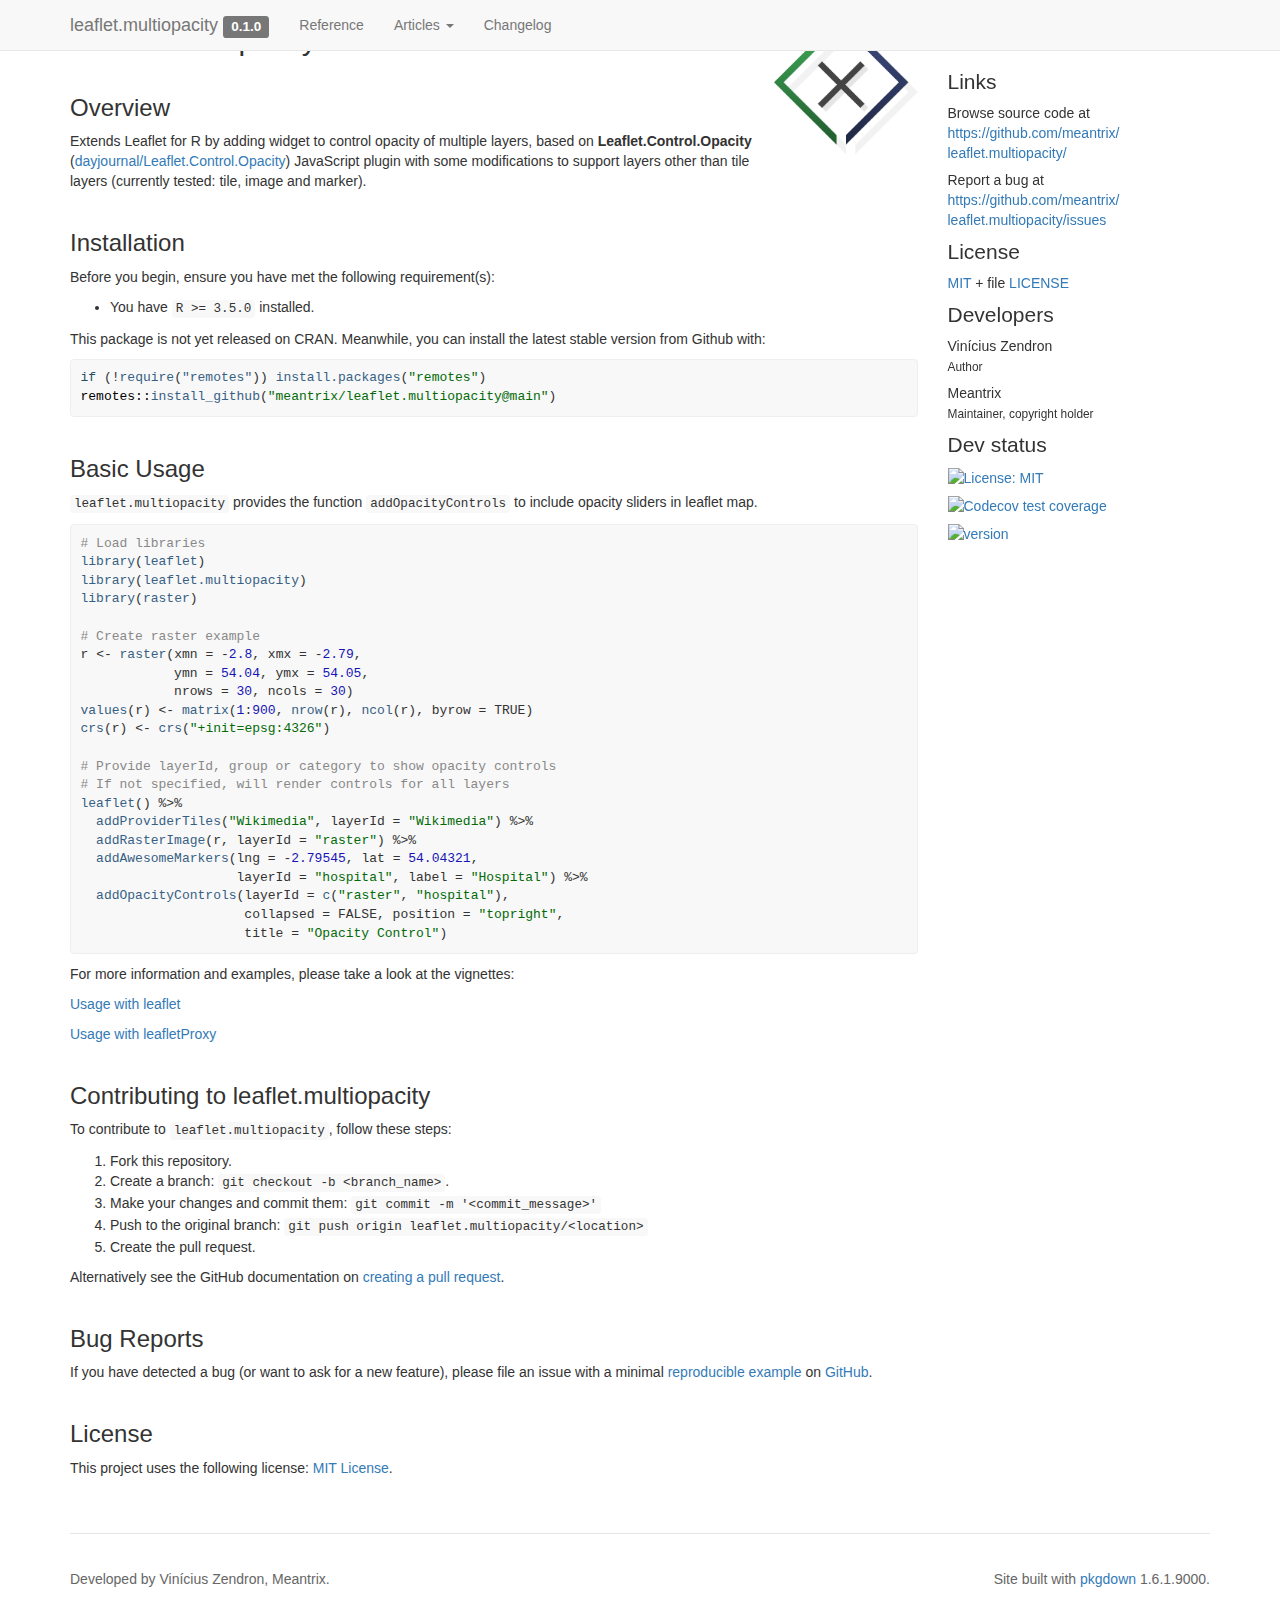
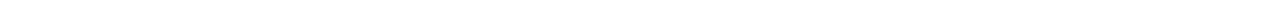
==== index.html @ 013924d2 "Built site for leaflet.multiopacity: 0.1.0@db3ed11" ====
<!DOCTYPE html>
<!-- Generated by pkgdown: do not edit by hand --><html lang="en">
<head>
<meta http-equiv="Content-Type" content="text/html; charset=UTF-8">
<meta charset="utf-8">
<meta http-equiv="X-UA-Compatible" content="IE=edge">
<meta name="viewport" content="width=device-width, initial-scale=1.0">
<title>Leaflet Multiple Opacity Controls for R • leaflet.multiopacity</title>
<!-- favicons --><link rel="icon" type="image/png" sizes="16x16" href="favicon-16x16.png">
<link rel="icon" type="image/png" sizes="32x32" href="favicon-32x32.png">
<link rel="apple-touch-icon" type="image/png" sizes="180x180" href="apple-touch-icon.png">
<link rel="apple-touch-icon" type="image/png" sizes="120x120" href="apple-touch-icon-120x120.png">
<link rel="apple-touch-icon" type="image/png" sizes="76x76" href="apple-touch-icon-76x76.png">
<link rel="apple-touch-icon" type="image/png" sizes="60x60" href="apple-touch-icon-60x60.png">
<!-- jquery --><script src="https://cdnjs.cloudflare.com/ajax/libs/jquery/3.4.1/jquery.min.js" integrity="sha256-CSXorXvZcTkaix6Yvo6HppcZGetbYMGWSFlBw8HfCJo=" crossorigin="anonymous"></script><!-- Bootstrap --><link rel="stylesheet" href="https://cdnjs.cloudflare.com/ajax/libs/twitter-bootstrap/3.4.1/css/bootstrap.min.css" integrity="sha256-bZLfwXAP04zRMK2BjiO8iu9pf4FbLqX6zitd+tIvLhE=" crossorigin="anonymous">
<script src="https://cdnjs.cloudflare.com/ajax/libs/twitter-bootstrap/3.4.1/js/bootstrap.min.js" integrity="sha256-nuL8/2cJ5NDSSwnKD8VqreErSWHtnEP9E7AySL+1ev4=" crossorigin="anonymous"></script><!-- bootstrap-toc --><link rel="stylesheet" href="bootstrap-toc.css">
<script src="bootstrap-toc.js"></script><!-- Font Awesome icons --><link rel="stylesheet" href="https://cdnjs.cloudflare.com/ajax/libs/font-awesome/5.12.1/css/all.min.css" integrity="sha256-mmgLkCYLUQbXn0B1SRqzHar6dCnv9oZFPEC1g1cwlkk=" crossorigin="anonymous">
<link rel="stylesheet" href="https://cdnjs.cloudflare.com/ajax/libs/font-awesome/5.12.1/css/v4-shims.min.css" integrity="sha256-wZjR52fzng1pJHwx4aV2AO3yyTOXrcDW7jBpJtTwVxw=" crossorigin="anonymous">
<!-- clipboard.js --><script src="https://cdnjs.cloudflare.com/ajax/libs/clipboard.js/2.0.6/clipboard.min.js" integrity="sha256-inc5kl9MA1hkeYUt+EC3BhlIgyp/2jDIyBLS6k3UxPI=" crossorigin="anonymous"></script><!-- headroom.js --><script src="https://cdnjs.cloudflare.com/ajax/libs/headroom/0.11.0/headroom.min.js" integrity="sha256-AsUX4SJE1+yuDu5+mAVzJbuYNPHj/WroHuZ8Ir/CkE0=" crossorigin="anonymous"></script><script src="https://cdnjs.cloudflare.com/ajax/libs/headroom/0.11.0/jQuery.headroom.min.js" integrity="sha256-ZX/yNShbjqsohH1k95liqY9Gd8uOiE1S4vZc+9KQ1K4=" crossorigin="anonymous"></script><!-- pkgdown --><link href="pkgdown.css" rel="stylesheet">
<script src="pkgdown.js"></script><meta property="og:title" content="Leaflet Multiple Opacity Controls for R">
<meta property="og:description" content="Extends Leaflet for R by adding widget to control opacity of multiple layers.">
<meta property="og:image" content="/logo.png">
<!-- mathjax --><script src="https://cdnjs.cloudflare.com/ajax/libs/mathjax/2.7.5/MathJax.js" integrity="sha256-nvJJv9wWKEm88qvoQl9ekL2J+k/RWIsaSScxxlsrv8k=" crossorigin="anonymous"></script><script src="https://cdnjs.cloudflare.com/ajax/libs/mathjax/2.7.5/config/TeX-AMS-MML_HTMLorMML.js" integrity="sha256-84DKXVJXs0/F8OTMzX4UR909+jtl4G7SPypPavF+GfA=" crossorigin="anonymous"></script><!--[if lt IE 9]>
<script src="https://oss.maxcdn.com/html5shiv/3.7.3/html5shiv.min.js"></script>
<script src="https://oss.maxcdn.com/respond/1.4.2/respond.min.js"></script>
<![endif]-->
</head>
<body data-spy="scroll" data-target="#toc">
    <div class="container template-home">
      <header><div class="navbar navbar-default navbar-fixed-top" role="navigation">
  <div class="container">
    <div class="navbar-header">
      <button type="button" class="navbar-toggle collapsed" data-toggle="collapse" data-target="#navbar" aria-expanded="false">
        <span class="sr-only">Toggle navigation</span>
        <span class="icon-bar"></span>
        <span class="icon-bar"></span>
        <span class="icon-bar"></span>
      </button>
      <span class="navbar-brand">
        <a class="navbar-link" href="index.html">leaflet.multiopacity</a>
        <span class="version label label-default" data-toggle="tooltip" data-placement="bottom" title="Released version">0.1.0</span>
      </span>
    </div>

    <div id="navbar" class="navbar-collapse collapse">
      <ul class="nav navbar-nav">
<li>
  <a href="reference/index.html">Reference</a>
</li>
<li class="dropdown">
  <a href="#" class="dropdown-toggle" data-toggle="dropdown" role="button" aria-expanded="false">
    Articles
     
    <span class="caret"></span>
  </a>
  <ul class="dropdown-menu" role="menu">
<li>
      <a href="articles/usage-leaflet.html">Usage with leaflet</a>
    </li>
    <li>
      <a href="articles/usage-leafletProxy.html">Usage with leafletProxy</a>
    </li>
  </ul>
</li>
<li>
  <a href="news/index.html">Changelog</a>
</li>
      </ul>
<ul class="nav navbar-nav navbar-right">
<li>
  <a href="https://github.com/meantrix/leaflet.multiopacity/">
    <span class="fab fa fab fa-github fa-lg"></span>
     
  </a>
</li>
      </ul>
</div>
<!--/.nav-collapse -->
  </div>
<!--/.container -->
</div>
<!--/.navbar -->

      

      </header><div class="row">
  <div class="contents col-md-9">
<div id="leafletmultiopacity-" class="section level2">
<h2 class="hasAnchor">
<a href="#leafletmultiopacity-" class="anchor"></a>leaflet.multiopacity <a href="http://meantrix.com"><img src="reference/figures/logo.png" align="right" height="139"></a>
</h2>
<!-- 
# leaflet.multiopacity
<a href='http://meantrix.com'><img src='man/figures/header.png'/> 
-->
<!-- badges: start -->

<div id="overview" class="section level3">
<h3 class="hasAnchor">
<a href="#overview" class="anchor"></a>Overview</h3>
<p>Extends Leaflet for R by adding widget to control opacity of multiple layers, based on <strong>Leaflet.Control.Opacity</strong> (<a href="https://github.com/dayjournal/Leaflet.Control.Opacity">dayjournal/Leaflet.Control.Opacity</a>) JavaScript plugin with some modifications to support layers other than tile layers (currently tested: tile, image and marker).</p>
</div>
<div id="installation" class="section level3">
<h3 class="hasAnchor">
<a href="#installation" class="anchor"></a>Installation</h3>
<p>Before you begin, ensure you have met the following requirement(s):</p>
<ul>
<li>You have <code>R &gt;= 3.5.0</code> installed.</li>
</ul>
<p>This package is not yet released on CRAN. Meanwhile, you can install the latest stable version from Github with:</p>
<div class="sourceCode" id="cb1"><pre class="downlit sourceCode r">
<code class="sourceCode R"><span class="kw">if</span> <span class="op">(</span><span class="op">!</span><span class="kw"><a href="https://rdrr.io/r/base/library.html">require</a></span><span class="op">(</span><span class="st"><a href="https://remotes.r-lib.org">"remotes"</a></span><span class="op">)</span><span class="op">)</span> <span class="fu"><a href="https://rdrr.io/r/utils/install.packages.html">install.packages</a></span><span class="op">(</span><span class="st">"remotes"</span><span class="op">)</span>
<span class="fu">remotes</span><span class="fu">::</span><span class="fu"><a href="https://remotes.r-lib.org/reference/install_github.html">install_github</a></span><span class="op">(</span><span class="st">"meantrix/leaflet.multiopacity@main"</span><span class="op">)</span></code></pre></div>
</div>
<div id="basic-usage" class="section level3">
<h3 class="hasAnchor">
<a href="#basic-usage" class="anchor"></a>Basic Usage</h3>
<p><code>leaflet.multiopacity</code> provides the function <code>addOpacityControls</code> to include opacity sliders in leaflet map.</p>
<div class="sourceCode" id="cb2"><pre class="downlit sourceCode r">
<code class="sourceCode R"><span class="co"># Load libraries</span>
<span class="kw"><a href="https://rdrr.io/r/base/library.html">library</a></span><span class="op">(</span><span class="va"><a href="http://rstudio.github.io/leaflet/">leaflet</a></span><span class="op">)</span>
<span class="kw"><a href="https://rdrr.io/r/base/library.html">library</a></span><span class="op">(</span><span class="va"><a href="https://github.com/meantrix/leaflet.multiopacity">leaflet.multiopacity</a></span><span class="op">)</span>
<span class="kw"><a href="https://rdrr.io/r/base/library.html">library</a></span><span class="op">(</span><span class="va"><a href="https://rspatial.org/raster">raster</a></span><span class="op">)</span>

<span class="co"># Create raster example</span>
<span class="va">r</span> <span class="op">&lt;-</span> <span class="fu"><a href="https://rdrr.io/pkg/raster/man/raster.html">raster</a></span><span class="op">(</span>xmn <span class="op">=</span> <span class="op">-</span><span class="fl">2.8</span>, xmx <span class="op">=</span> <span class="op">-</span><span class="fl">2.79</span>,
            ymn <span class="op">=</span> <span class="fl">54.04</span>, ymx <span class="op">=</span> <span class="fl">54.05</span>,
            nrows <span class="op">=</span> <span class="fl">30</span>, ncols <span class="op">=</span> <span class="fl">30</span><span class="op">)</span>
<span class="fu"><a href="https://rdrr.io/pkg/raster/man/getValues.html">values</a></span><span class="op">(</span><span class="va">r</span><span class="op">)</span> <span class="op">&lt;-</span> <span class="fu"><a href="https://rdrr.io/r/base/matrix.html">matrix</a></span><span class="op">(</span><span class="fl">1</span><span class="op">:</span><span class="fl">900</span>, <span class="fu"><a href="https://rdrr.io/pkg/raster/man/ncell.html">nrow</a></span><span class="op">(</span><span class="va">r</span><span class="op">)</span>, <span class="fu"><a href="https://rdrr.io/pkg/raster/man/ncell.html">ncol</a></span><span class="op">(</span><span class="va">r</span><span class="op">)</span>, byrow <span class="op">=</span> <span class="cn">TRUE</span><span class="op">)</span>
<span class="fu"><a href="https://rdrr.io/pkg/raster/man/projection.html">crs</a></span><span class="op">(</span><span class="va">r</span><span class="op">)</span> <span class="op">&lt;-</span> <span class="fu"><a href="https://rdrr.io/pkg/raster/man/projection.html">crs</a></span><span class="op">(</span><span class="st">"+init=epsg:4326"</span><span class="op">)</span>

<span class="co"># Provide layerId, group or category to show opacity controls</span>
<span class="co"># If not specified, will render controls for all layers</span>
<span class="fu"><a href="https://rdrr.io/pkg/leaflet/man/leaflet.html">leaflet</a></span><span class="op">(</span><span class="op">)</span> <span class="op">%&gt;%</span>
  <span class="fu"><a href="https://rdrr.io/pkg/leaflet/man/addProviderTiles.html">addProviderTiles</a></span><span class="op">(</span><span class="st">"Wikimedia"</span>, layerId <span class="op">=</span> <span class="st">"Wikimedia"</span><span class="op">)</span> <span class="op">%&gt;%</span>
  <span class="fu"><a href="https://rdrr.io/pkg/leaflet/man/addRasterImage.html">addRasterImage</a></span><span class="op">(</span><span class="va">r</span>, layerId <span class="op">=</span> <span class="st">"raster"</span><span class="op">)</span> <span class="op">%&gt;%</span>
  <span class="fu"><a href="https://rdrr.io/pkg/leaflet/man/addAwesomeMarkers.html">addAwesomeMarkers</a></span><span class="op">(</span>lng <span class="op">=</span> <span class="op">-</span><span class="fl">2.79545</span>, lat <span class="op">=</span> <span class="fl">54.04321</span>,
                    layerId <span class="op">=</span> <span class="st">"hospital"</span>, label <span class="op">=</span> <span class="st">"Hospital"</span><span class="op">)</span> <span class="op">%&gt;%</span>
  <span class="fu"><a href="reference/addOpacityControls.html">addOpacityControls</a></span><span class="op">(</span>layerId <span class="op">=</span> <span class="fu"><a href="https://rdrr.io/r/base/c.html">c</a></span><span class="op">(</span><span class="st">"raster"</span>, <span class="st">"hospital"</span><span class="op">)</span>,
                     collapsed <span class="op">=</span> <span class="cn">FALSE</span>, position <span class="op">=</span> <span class="st">"topright"</span>,
                     title <span class="op">=</span> <span class="st">"Opacity Control"</span><span class="op">)</span></code></pre></div>
<p>For more information and examples, please take a look at the vignettes:</p>
<p><a href="https://meantrix.github.io/leaflet.multiopacity/articles/usage-leaflet.html">Usage with leaflet</a></p>
<p><a href="https://meantrix.github.io/leaflet.multiopacity/articles/usage-leafletProxy.html">Usage with leafletProxy</a></p>
</div>
<div id="contributing-to-leafletmultiopacity" class="section level3">
<h3 class="hasAnchor">
<a href="#contributing-to-leafletmultiopacity" class="anchor"></a>Contributing to leaflet.multiopacity</h3>
<p>To contribute to <code>leaflet.multiopacity</code>, follow these steps:</p>
<ol>
<li>Fork this repository.</li>
<li>Create a branch: <code>git checkout -b &lt;branch_name&gt;</code>.</li>
<li>Make your changes and commit them: <code>git commit -m '&lt;commit_message&gt;'</code>
</li>
<li>Push to the original branch: <code>git push origin leaflet.multiopacity/&lt;location&gt;</code>
</li>
<li>Create the pull request.</li>
</ol>
<p>Alternatively see the GitHub documentation on <a href="https://help.github.com/en/github/collaborating-with-issues-and-pull-requests/creating-a-pull-request">creating a pull request</a>.</p>
</div>
<div id="bug-reports" class="section level3">
<h3 class="hasAnchor">
<a href="#bug-reports" class="anchor"></a>Bug Reports</h3>
<p>If you have detected a bug (or want to ask for a new feature), please file an issue with a minimal <a href="https://www.tidyverse.org/help/#reprex">reproducible example</a> on <a href="https://github.com/meantrix/leaflet.multiopacity/issues">GitHub</a>.</p>
</div>
<div id="license" class="section level3">
<h3 class="hasAnchor">
<a href="#license" class="anchor"></a>License</h3>
<p>This project uses the following license: <a href="https://github.com/meantrix/leaflet.multiopacity/blob/master/LICENSE">MIT License</a>.</p>
</div>
</div>
  </div>

  <div class="col-md-3 hidden-xs hidden-sm" id="pkgdown-sidebar">
    <div class="links">
<h2>Links</h2>
<ul class="list-unstyled">
<li>Browse source code at <br><a href="https://github.com/meantrix/leaflet.multiopacity/">https://​github.com/​meantrix/​leaflet.multiopacity/​</a>
</li>
<li>Report a bug at <br><a href="https://github.com/meantrix/leaflet.multiopacity/issues">https://​github.com/​meantrix/​leaflet.multiopacity/​issues</a>
</li>
</ul>
</div>
<div class="license">
<h2>License</h2>
<ul class="list-unstyled">
<li>
<a href="https://opensource.org/licenses/mit-license.php">MIT</a> + file <a href="LICENSE-text.html">LICENSE</a>
</li>
</ul>
</div>
<div class="developers">
<h2>Developers</h2>
<ul class="list-unstyled">
<li>Vinícius Zendron <br><small class="roles"> Author </small>  </li>
<li>Meantrix <br><small class="roles"> Maintainer, copyright holder </small>  </li>
</ul>
</div>

  <div class="dev-status">
<h2>Dev status</h2>
<ul class="list-unstyled">
<li><a href="https://opensource.org/licenses/MIT"><img src="https://img.shields.io/badge/License-MIT-green.svg" alt="License: MIT"></a></li>
<li><a href="https://codecov.io/gh/meantrix/leaflet.multiopacity?branch=main"><img src="https://codecov.io/gh/meantrix/leaflet.multiopacity/branch/main/graph/badge.svg" alt="Codecov test coverage"></a></li>
<li><a href="https://semver.org"><img src="https://img.shields.io/badge/version-0.1.0-blue.svg" alt="version"></a></li>
</ul>
</div>
</div>
</div>


      <footer><div class="copyright">
  <p>Developed by Vinícius Zendron, Meantrix.</p>
</div>

<div class="pkgdown">
  <p>Site built with <a href="https://pkgdown.r-lib.org/">pkgdown</a> 1.6.1.9000.</p>
</div>

      </footer>
</div>

  


  </body>
</html>
---- pkgdown.css ----
/* Sticky footer */

/**
 * Basic idea: https://philipwalton.github.io/solved-by-flexbox/demos/sticky-footer/
 * Details: https://github.com/philipwalton/solved-by-flexbox/blob/master/assets/css/components/site.css
 *
 * .Site -> body > .container
 * .Site-content -> body > .container .row
 * .footer -> footer
 *
 * Key idea seems to be to ensure that .container and __all its parents__
 * have height set to 100%
 *
 */

html, body {
  height: 100%;
}

body {
  position: relative;
}

body > .container {
  display: flex;
  height: 100%;
  flex-direction: column;
}

body > .container .row {
  flex: 1 0 auto;
}

footer {
  margin-top: 45px;
  padding: 35px 0 36px;
  border-top: 1px solid #e5e5e5;
  color: #666;
  display: flex;
  flex-shrink: 0;
}
footer p {
  margin-bottom: 0;
}
footer div {
  flex: 1;
}
footer .pkgdown {
  text-align: right;
}
footer p {
  margin-bottom: 0;
}

img.icon {
  float: right;
}

img {
  max-width: 100%;
}

/* Fix bug in bootstrap (only seen in firefox) */
summary {
  display: list-item;
}

/* Typographic tweaking ---------------------------------*/

.contents .page-header {
  margin-top: calc(-60px + 1em);
}

dd {
  margin-left: 3em;
}

/* Section anchors ---------------------------------*/

a.anchor {
  margin-left: -30px;
  display:inline-block;
  width: 30px;
  height: 30px;
  visibility: hidden;

  background-image: url(./link.svg);
  background-repeat: no-repeat;
  background-size: 20px 20px;
  background-position: center center;
}

.hasAnchor:hover a.anchor {
  visibility: visible;
}

@media (max-width: 767px) {
  .hasAnchor:hover a.anchor {
    visibility: hidden;
  }
}


/* Fixes for fixed navbar --------------------------*/

.contents h1, .contents h2, .contents h3, .contents h4 {
  padding-top: 60px;
  margin-top: -40px;
}

/* Navbar submenu --------------------------*/

.dropdown-submenu {
  position: relative;
}

.dropdown-submenu>.dropdown-menu {
  top: 0;
  left: 100%;
  margin-top: -6px;
  margin-left: -1px;
  border-radius: 0 6px 6px 6px;
}

.dropdown-submenu:hover>.dropdown-menu {
  display: block;
}

.dropdown-submenu>a:after {
  display: block;
  content: " ";
  float: right;
  width: 0;
  height: 0;
  border-color: transparent;
  border-style: solid;
  border-width: 5px 0 5px 5px;
  border-left-color: #cccccc;
  margin-top: 5px;
  margin-right: -10px;
}

.dropdown-submenu:hover>a:after {
  border-left-color: #ffffff;
}

.dropdown-submenu.pull-left {
  float: none;
}

.dropdown-submenu.pull-left>.dropdown-menu {
  left: -100%;
  margin-left: 10px;
  border-radius: 6px 0 6px 6px;
}

/* Sidebar --------------------------*/

#pkgdown-sidebar {
  margin-top: 30px;
  position: -webkit-sticky;
  position: sticky;
  top: 70px;
}

#pkgdown-sidebar h2 {
  font-size: 1.5em;
  margin-top: 1em;
}

#pkgdown-sidebar h2:first-child {
  margin-top: 0;
}

#pkgdown-sidebar .list-unstyled li {
  margin-bottom: 0.5em;
}

/* bootstrap-toc tweaks ------------------------------------------------------*/

/* All levels of nav */

nav[data-toggle='toc'] .nav > li > a {
  padding: 4px 20px 4px 6px;
  font-size: 1.5rem;
  font-weight: 400;
  color: inherit;
}

nav[data-toggle='toc'] .nav > li > a:hover,
nav[data-toggle='toc'] .nav > li > a:focus {
  padding-left: 5px;
  color: inherit;
  border-left: 1px solid #878787;
}

nav[data-toggle='toc'] .nav > .active > a,
nav[data-toggle='toc'] .nav > .active:hover > a,
nav[data-toggle='toc'] .nav > .active:focus > a {
  padding-left: 5px;
  font-size: 1.5rem;
  font-weight: 400;
  color: inherit;
  border-left: 2px solid #878787;
}

/* Nav: second level (shown on .active) */

nav[data-toggle='toc'] .nav .nav {
  display: none; /* Hide by default, but at >768px, show it */
  padding-bottom: 10px;
}

nav[data-toggle='toc'] .nav .nav > li > a {
  padding-left: 16px;
  font-size: 1.35rem;
}

nav[data-toggle='toc'] .nav .nav > li > a:hover,
nav[data-toggle='toc'] .nav .nav > li > a:focus {
  padding-left: 15px;
}

nav[data-toggle='toc'] .nav .nav > .active > a,
nav[data-toggle='toc'] .nav .nav > .active:hover > a,
nav[data-toggle='toc'] .nav .nav > .active:focus > a {
  padding-left: 15px;
  font-weight: 500;
  font-size: 1.35rem;
}

/* orcid ------------------------------------------------------------------- */

.orcid {
  font-size: 16px;
  color: #A6CE39;
  /* margins are required by official ORCID trademark and display guidelines */
  margin-left:4px;
  margin-right:4px;
  vertical-align: middle;
}

/* Reference index & topics ----------------------------------------------- */

.ref-index th {font-weight: normal;}

.ref-index td {vertical-align: top; min-width: 100px}
.ref-index .icon {width: 40px;}
.ref-index .alias {width: 40%;}
.ref-index-icons .alias {width: calc(40% - 40px);}
.ref-index .title {width: 60%;}

.ref-arguments th {text-align: right; padding-right: 10px;}
.ref-arguments th, .ref-arguments td {vertical-align: top; min-width: 100px}
.ref-arguments .name {width: 20%;}
.ref-arguments .desc {width: 80%;}

/* Nice scrolling for wide elements --------------------------------------- */

table {
  display: block;
  overflow: auto;
}

/* Syntax highlighting ---------------------------------------------------- */

pre {
  word-wrap: normal;
  word-break: normal;
  border: 1px solid #eee;
}

pre, code {
  background-color: #f8f8f8;
  color: #333;
}

pre code {
  overflow: auto;
  word-wrap: normal;
  white-space: pre;
}

pre .img {
  margin: 5px 0;
}

pre .img img {
  background-color: #fff;
  display: block;
  height: auto;
}

code a, pre a {
  color: #375f84;
}

a.sourceLine:hover {
  text-decoration: none;
}

.fl      {color: #1514b5;}
.fu      {color: #000000;} /* function */
.ch,.st  {color: #036a07;} /* string */
.kw      {color: #264D66;} /* keyword */
.co      {color: #888888;} /* comment */

.message { color: black;   font-weight: bolder;}
.error   { color: orange;  font-weight: bolder;}
.warning { color: #6A0366; font-weight: bolder;}

/* Clipboard --------------------------*/

.hasCopyButton {
  position: relative;
}

.btn-copy-ex {
  position: absolute;
  right: 0;
  top: 0;
  visibility: hidden;
}

.hasCopyButton:hover button.btn-copy-ex {
  visibility: visible;
}

/* headroom.js ------------------------ */

.headroom {
  will-change: transform;
  transition: transform 200ms linear;
}
.headroom--pinned {
  transform: translateY(0%);
}
.headroom--unpinned {
  transform: translateY(-100%);
}

/* mark.js ----------------------------*/

mark {
  background-color: rgba(255, 255, 51, 0.5);
  border-bottom: 2px solid rgba(255, 153, 51, 0.3);
  padding: 1px;
}

/* vertical spacing after htmlwidgets */
.html-widget {
  margin-bottom: 10px;
}

/* fontawesome ------------------------ */

.fab {
    font-family: "Font Awesome 5 Brands" !important;
}

/* don't display links in code chunks when printing */
/* source: https://stackoverflow.com/a/10781533 */
@media print {
  code a:link:after, code a:visited:after {
    content: "";
  }
}
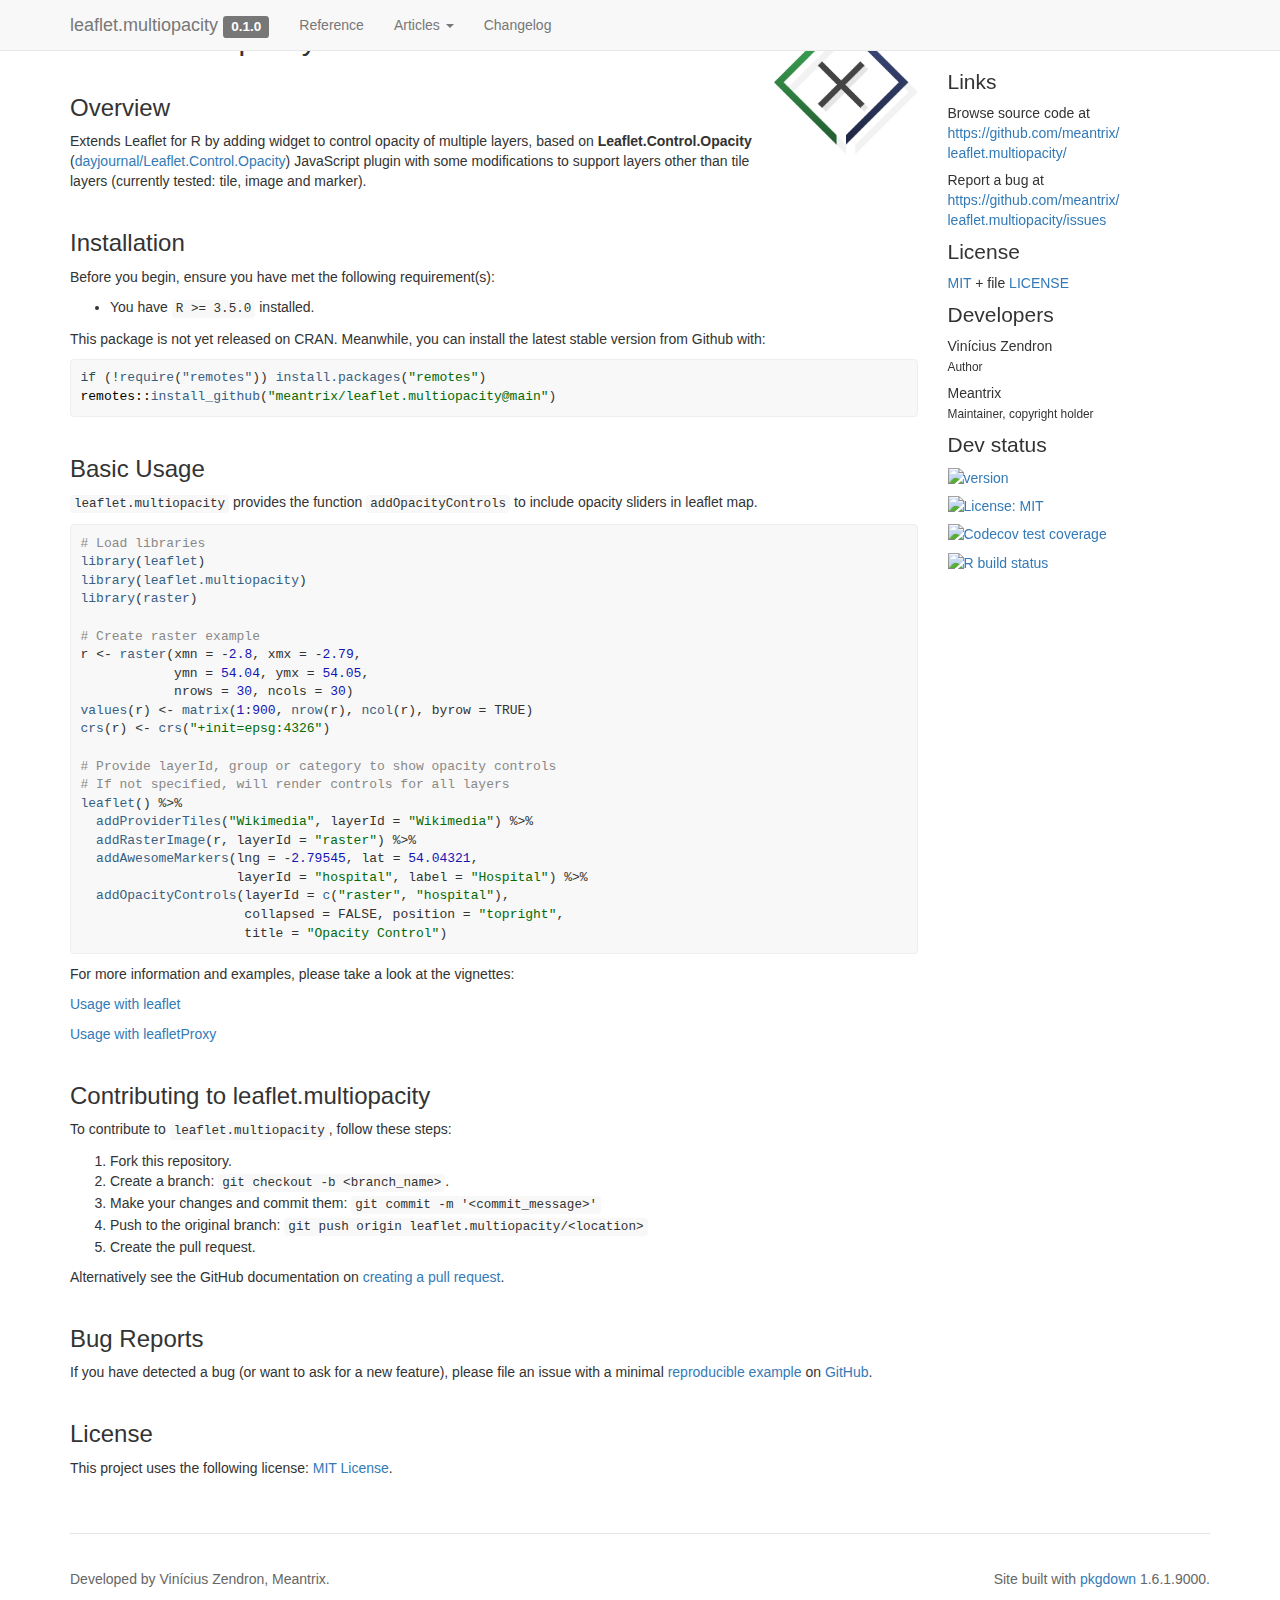
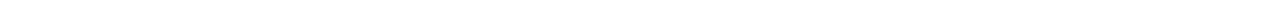
==== commit 5d797e6b: "Built site for leaflet.multiopacity: 0.1.0@947e135" ====
--- a/index.html
+++ b/index.html
@@ -200,9 +200,10 @@
   <div class="dev-status">
 <h2>Dev status</h2>
 <ul class="list-unstyled">
+<li><a href="https://semver.org"><img src="https://img.shields.io/badge/version-0.1.0-blue.svg" alt="version"></a></li>
 <li><a href="https://opensource.org/licenses/MIT"><img src="https://img.shields.io/badge/License-MIT-green.svg" alt="License: MIT"></a></li>
 <li><a href="https://codecov.io/gh/meantrix/leaflet.multiopacity?branch=main"><img src="https://codecov.io/gh/meantrix/leaflet.multiopacity/branch/main/graph/badge.svg" alt="Codecov test coverage"></a></li>
-<li><a href="https://semver.org"><img src="https://img.shields.io/badge/version-0.1.0-blue.svg" alt="version"></a></li>
+<li><a href="https://github.com/meantrix/leaflet.multiopacity/actions"><img src="https://github.com/meantrix/leaflet.multiopacity/workflows/R-CMD-check/badge.svg" alt="R build status"></a></li>
 </ul>
 </div>
 </div>
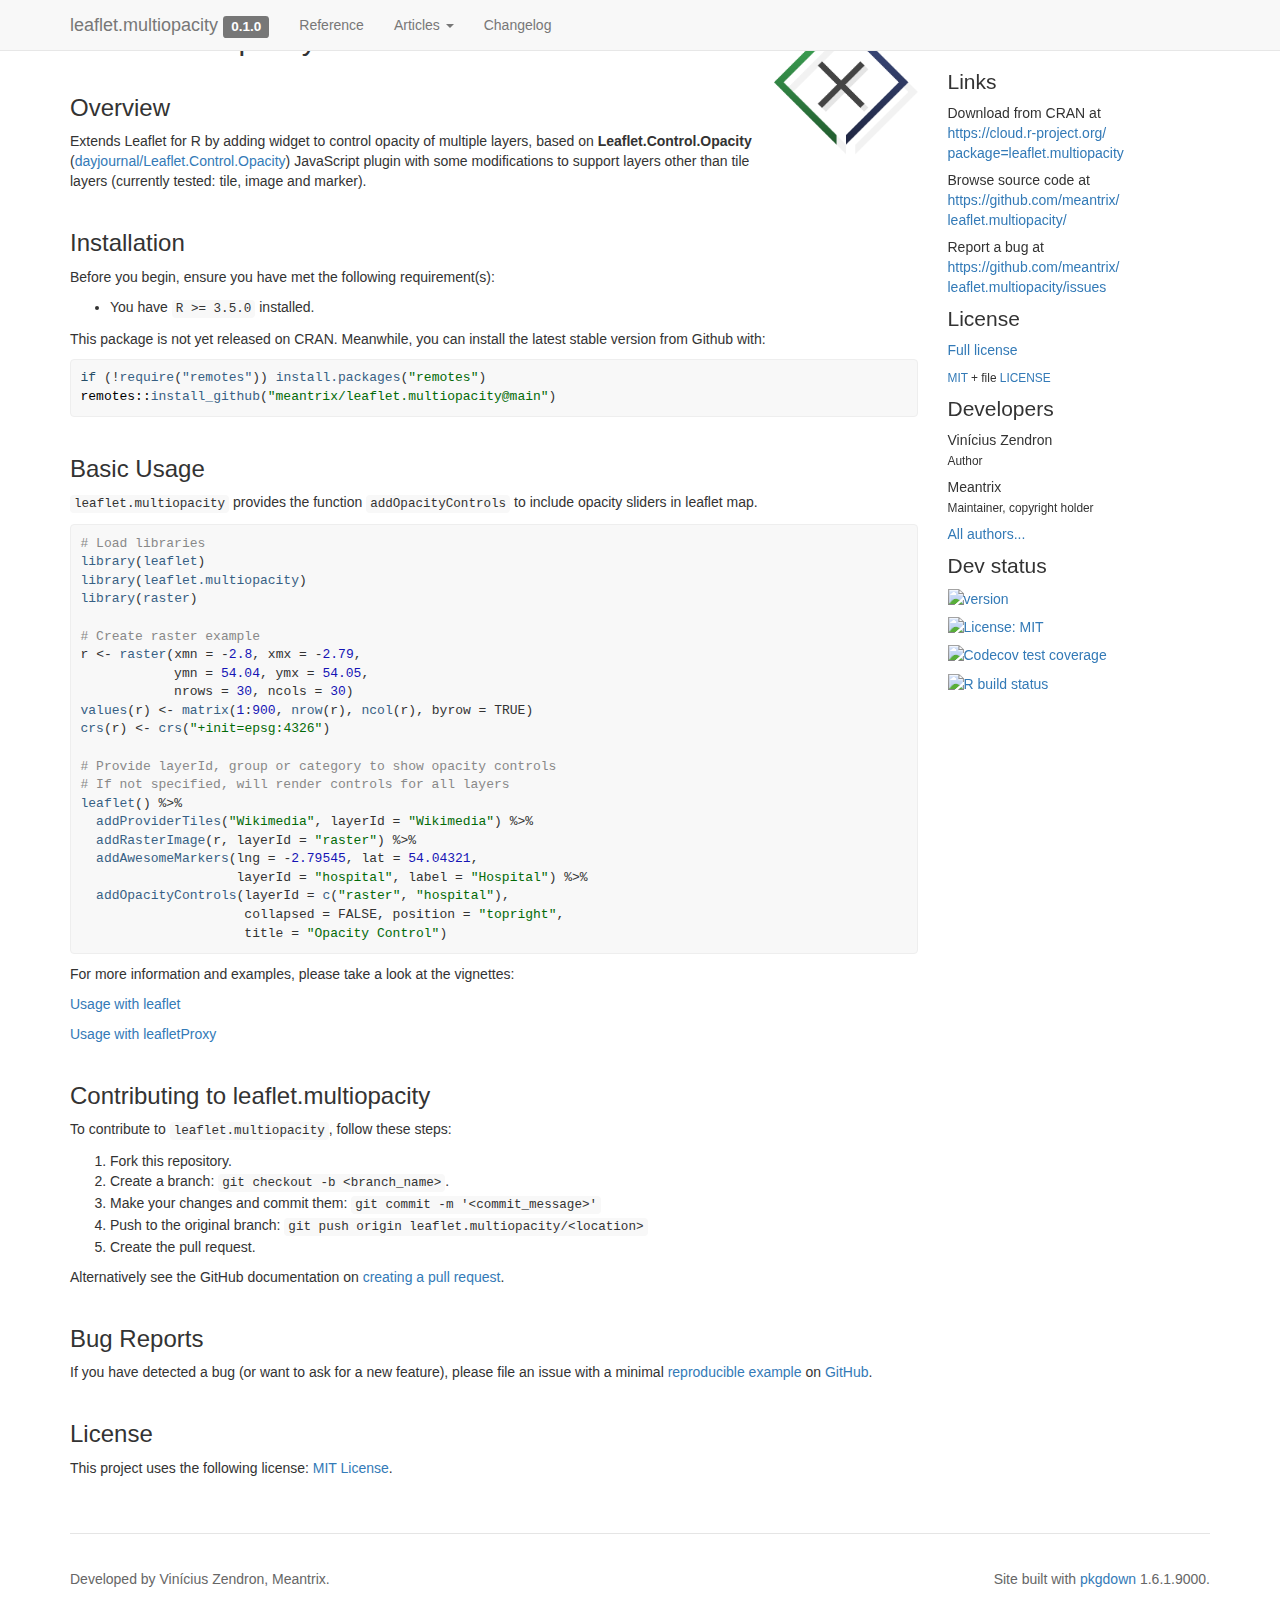
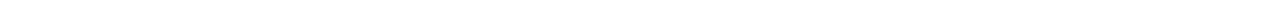
==== commit 4a026d7d: "Built site for leaflet.multiopacity: 0.1.0@103c2b0" ====
--- a/index.html
+++ b/index.html
@@ -89,7 +89,7 @@
 <h2 class="hasAnchor">
 <a href="#leafletmultiopacity-" class="anchor"></a>leaflet.multiopacity <a href="http://meantrix.com"><img src="reference/figures/logo.png" align="right" height="139"></a>
 </h2>
-<!-- 
+<!--
 # leaflet.multiopacity
 <a href='http://meantrix.com'><img src='man/figures/header.png'/> 
 -->
@@ -175,6 +175,8 @@
     <div class="links">
 <h2>Links</h2>
 <ul class="list-unstyled">
+<li>Download from CRAN at <br><a href="https://cloud.r-project.org/package=leaflet.multiopacity">https://​cloud.r-project.org/​package=leaflet.multiopacity</a>
+</li>
 <li>Browse source code at <br><a href="https://github.com/meantrix/leaflet.multiopacity/">https://​github.com/​meantrix/​leaflet.multiopacity/​</a>
 </li>
 <li>Report a bug at <br><a href="https://github.com/meantrix/leaflet.multiopacity/issues">https://​github.com/​meantrix/​leaflet.multiopacity/​issues</a>
@@ -184,9 +186,8 @@
 <div class="license">
 <h2>License</h2>
 <ul class="list-unstyled">
-<li>
-<a href="https://opensource.org/licenses/mit-license.php">MIT</a> + file <a href="LICENSE-text.html">LICENSE</a>
-</li>
+<li><a href="LICENSE.html">Full license</a></li>
+<li><small><a href="https://opensource.org/licenses/mit-license.php">MIT</a> + file <a href="LICENSE-text.html">LICENSE</a></small></li>
 </ul>
 </div>
 <div class="developers">
@@ -194,6 +195,7 @@
 <ul class="list-unstyled">
 <li>Vinícius Zendron <br><small class="roles"> Author </small>  </li>
 <li>Meantrix <br><small class="roles"> Maintainer, copyright holder </small>  </li>
+<li><a href="authors.html">All authors...</a></li>
 </ul>
 </div>
 
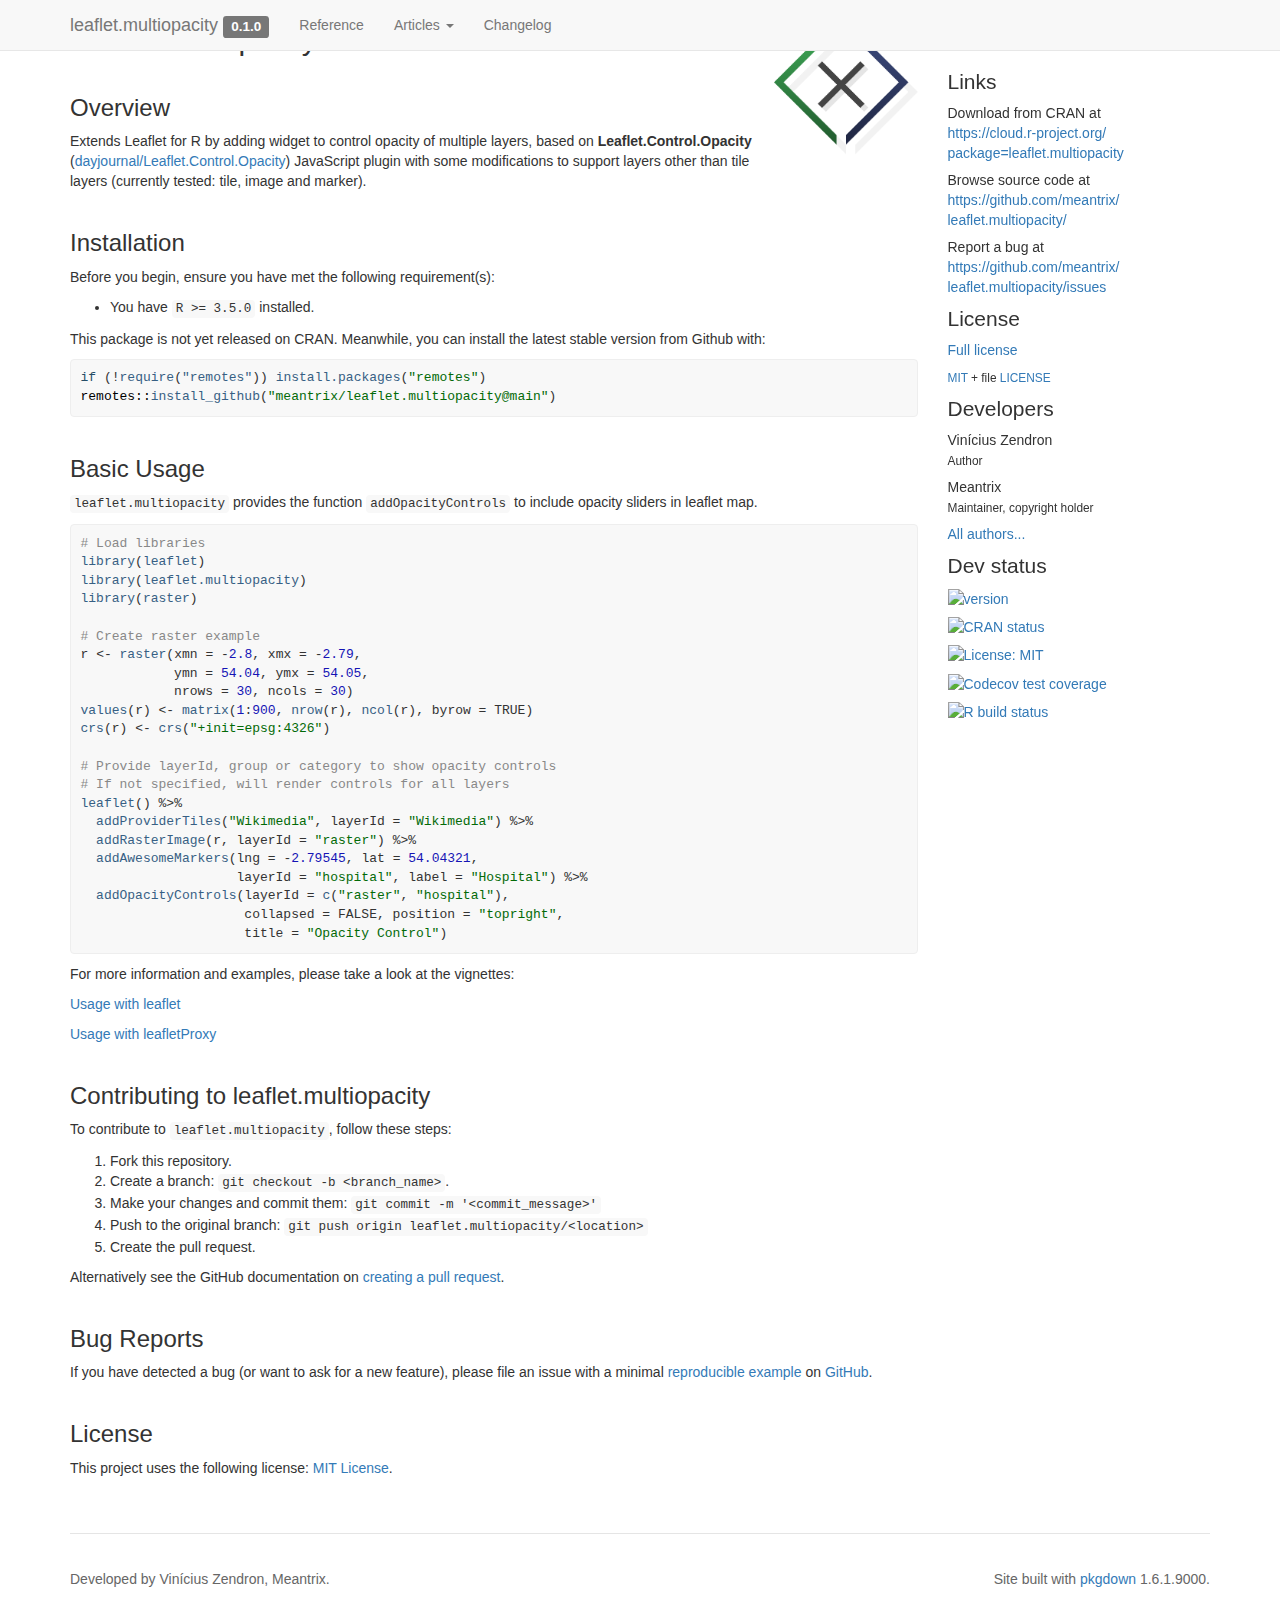
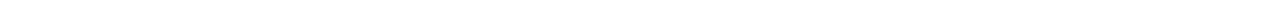
==== commit fdb5d42d: "Built site for leaflet.multiopacity: 0.1.0@4550282" ====
--- a/index.html
+++ b/index.html
@@ -203,6 +203,7 @@
 <h2>Dev status</h2>
 <ul class="list-unstyled">
 <li><a href="https://semver.org"><img src="https://img.shields.io/badge/version-0.1.0-blue.svg" alt="version"></a></li>
+<li><a href="https://CRAN.R-project.org/package=leaflet.multiopacity"><img src="https://www.r-pkg.org/badges/version/leaflet.multiopacity" alt="CRAN status"></a></li>
 <li><a href="https://opensource.org/licenses/MIT"><img src="https://img.shields.io/badge/License-MIT-green.svg" alt="License: MIT"></a></li>
 <li><a href="https://codecov.io/gh/meantrix/leaflet.multiopacity?branch=main"><img src="https://codecov.io/gh/meantrix/leaflet.multiopacity/branch/main/graph/badge.svg" alt="Codecov test coverage"></a></li>
 <li><a href="https://github.com/meantrix/leaflet.multiopacity/actions"><img src="https://github.com/meantrix/leaflet.multiopacity/workflows/R-CMD-check/badge.svg" alt="R build status"></a></li>
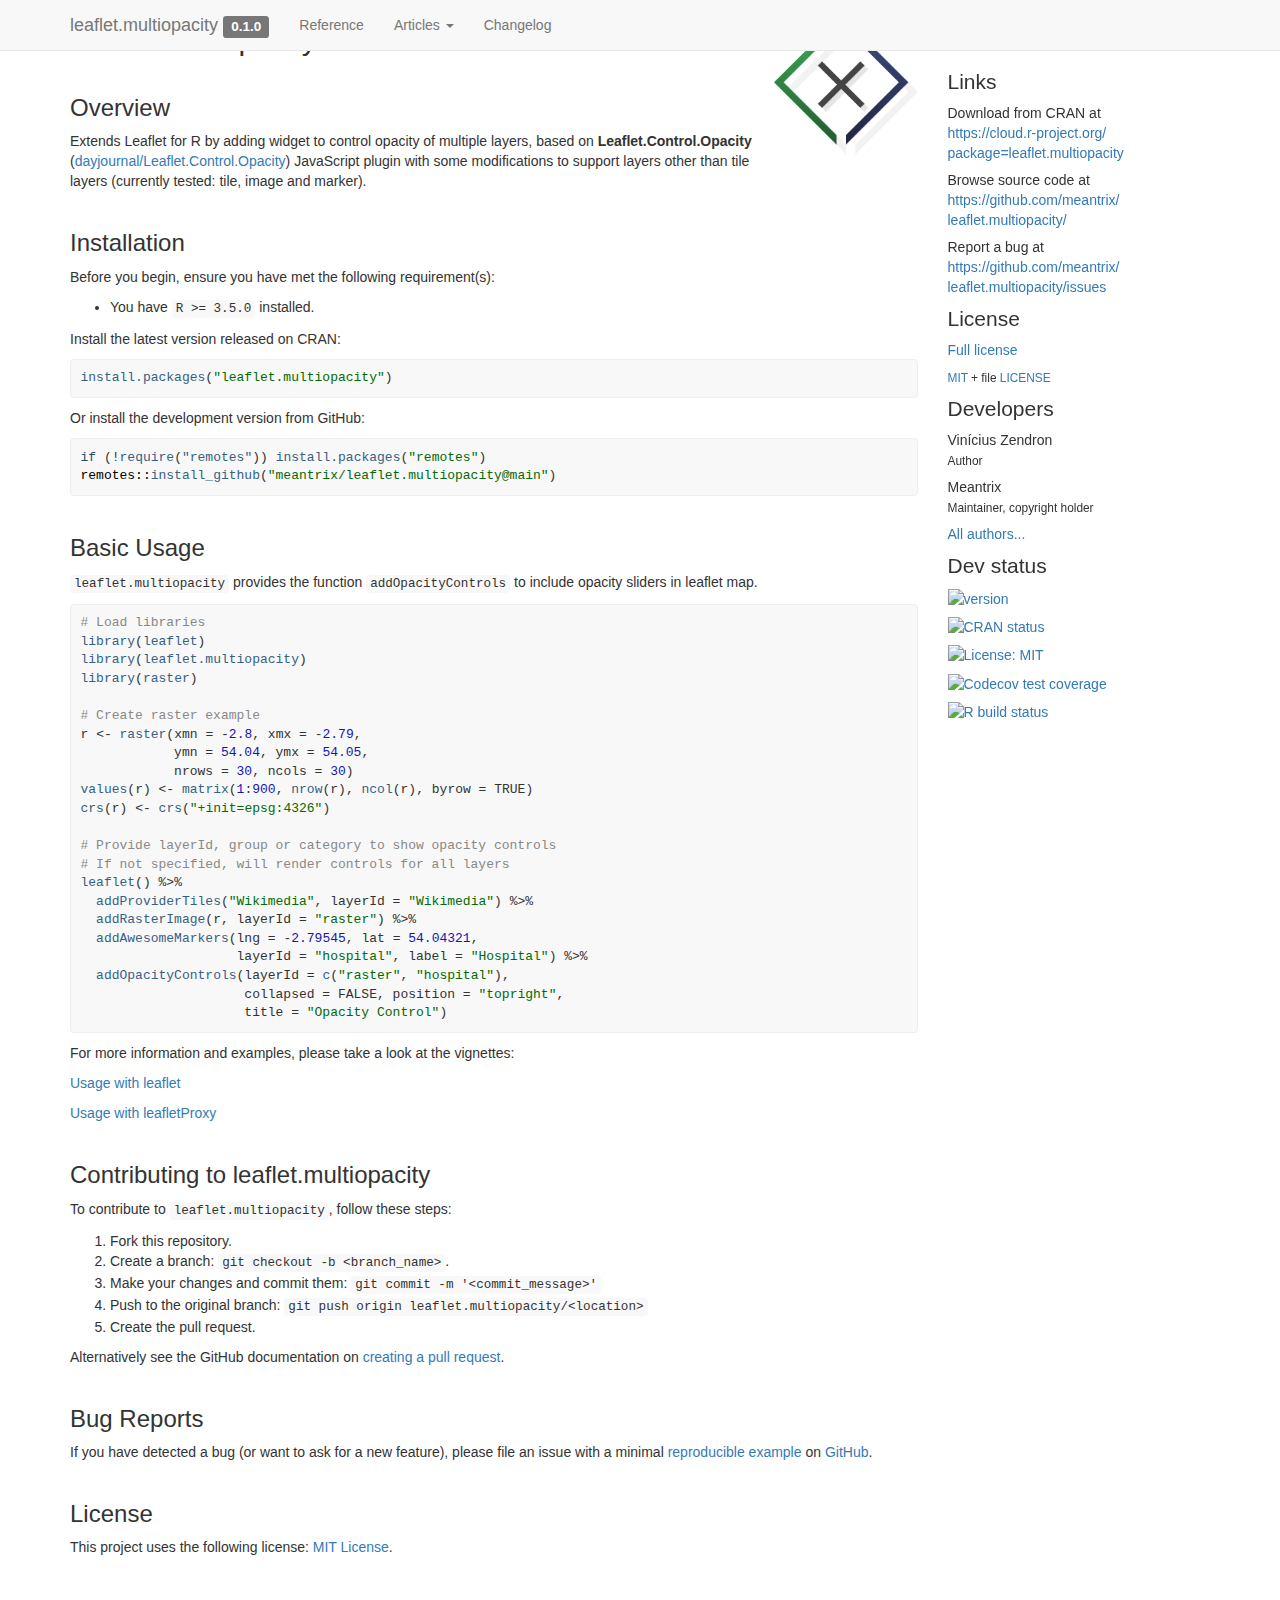
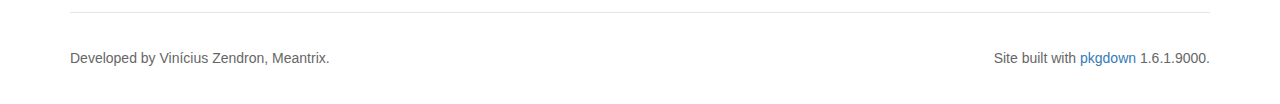
==== commit aaa965e4: "Built site for leaflet.multiopacity: 0.1.0@f905a4f" ====
--- a/index.html
+++ b/index.html
@@ -107,8 +107,11 @@
 <ul>
 <li>You have <code>R &gt;= 3.5.0</code> installed.</li>
 </ul>
-<p>This package is not yet released on CRAN. Meanwhile, you can install the latest stable version from Github with:</p>
+<p>Install the latest version released on CRAN:</p>
 <div class="sourceCode" id="cb1"><pre class="downlit sourceCode r">
+<code class="sourceCode R"><span class="fu"><a href="https://rdrr.io/r/utils/install.packages.html">install.packages</a></span><span class="op">(</span><span class="st">"leaflet.multiopacity"</span><span class="op">)</span></code></pre></div>
+<p>Or install the development version from GitHub:</p>
+<div class="sourceCode" id="cb2"><pre class="downlit sourceCode r">
 <code class="sourceCode R"><span class="kw">if</span> <span class="op">(</span><span class="op">!</span><span class="kw"><a href="https://rdrr.io/r/base/library.html">require</a></span><span class="op">(</span><span class="st"><a href="https://remotes.r-lib.org">"remotes"</a></span><span class="op">)</span><span class="op">)</span> <span class="fu"><a href="https://rdrr.io/r/utils/install.packages.html">install.packages</a></span><span class="op">(</span><span class="st">"remotes"</span><span class="op">)</span>
 <span class="fu">remotes</span><span class="fu">::</span><span class="fu"><a href="https://remotes.r-lib.org/reference/install_github.html">install_github</a></span><span class="op">(</span><span class="st">"meantrix/leaflet.multiopacity@main"</span><span class="op">)</span></code></pre></div>
 </div>
@@ -116,7 +119,7 @@
 <h3 class="hasAnchor">
 <a href="#basic-usage" class="anchor"></a>Basic Usage</h3>
 <p><code>leaflet.multiopacity</code> provides the function <code>addOpacityControls</code> to include opacity sliders in leaflet map.</p>
-<div class="sourceCode" id="cb2"><pre class="downlit sourceCode r">
+<div class="sourceCode" id="cb3"><pre class="downlit sourceCode r">
 <code class="sourceCode R"><span class="co"># Load libraries</span>
 <span class="kw"><a href="https://rdrr.io/r/base/library.html">library</a></span><span class="op">(</span><span class="va"><a href="http://rstudio.github.io/leaflet/">leaflet</a></span><span class="op">)</span>
 <span class="kw"><a href="https://rdrr.io/r/base/library.html">library</a></span><span class="op">(</span><span class="va"><a href="https://github.com/meantrix/leaflet.multiopacity">leaflet.multiopacity</a></span><span class="op">)</span>
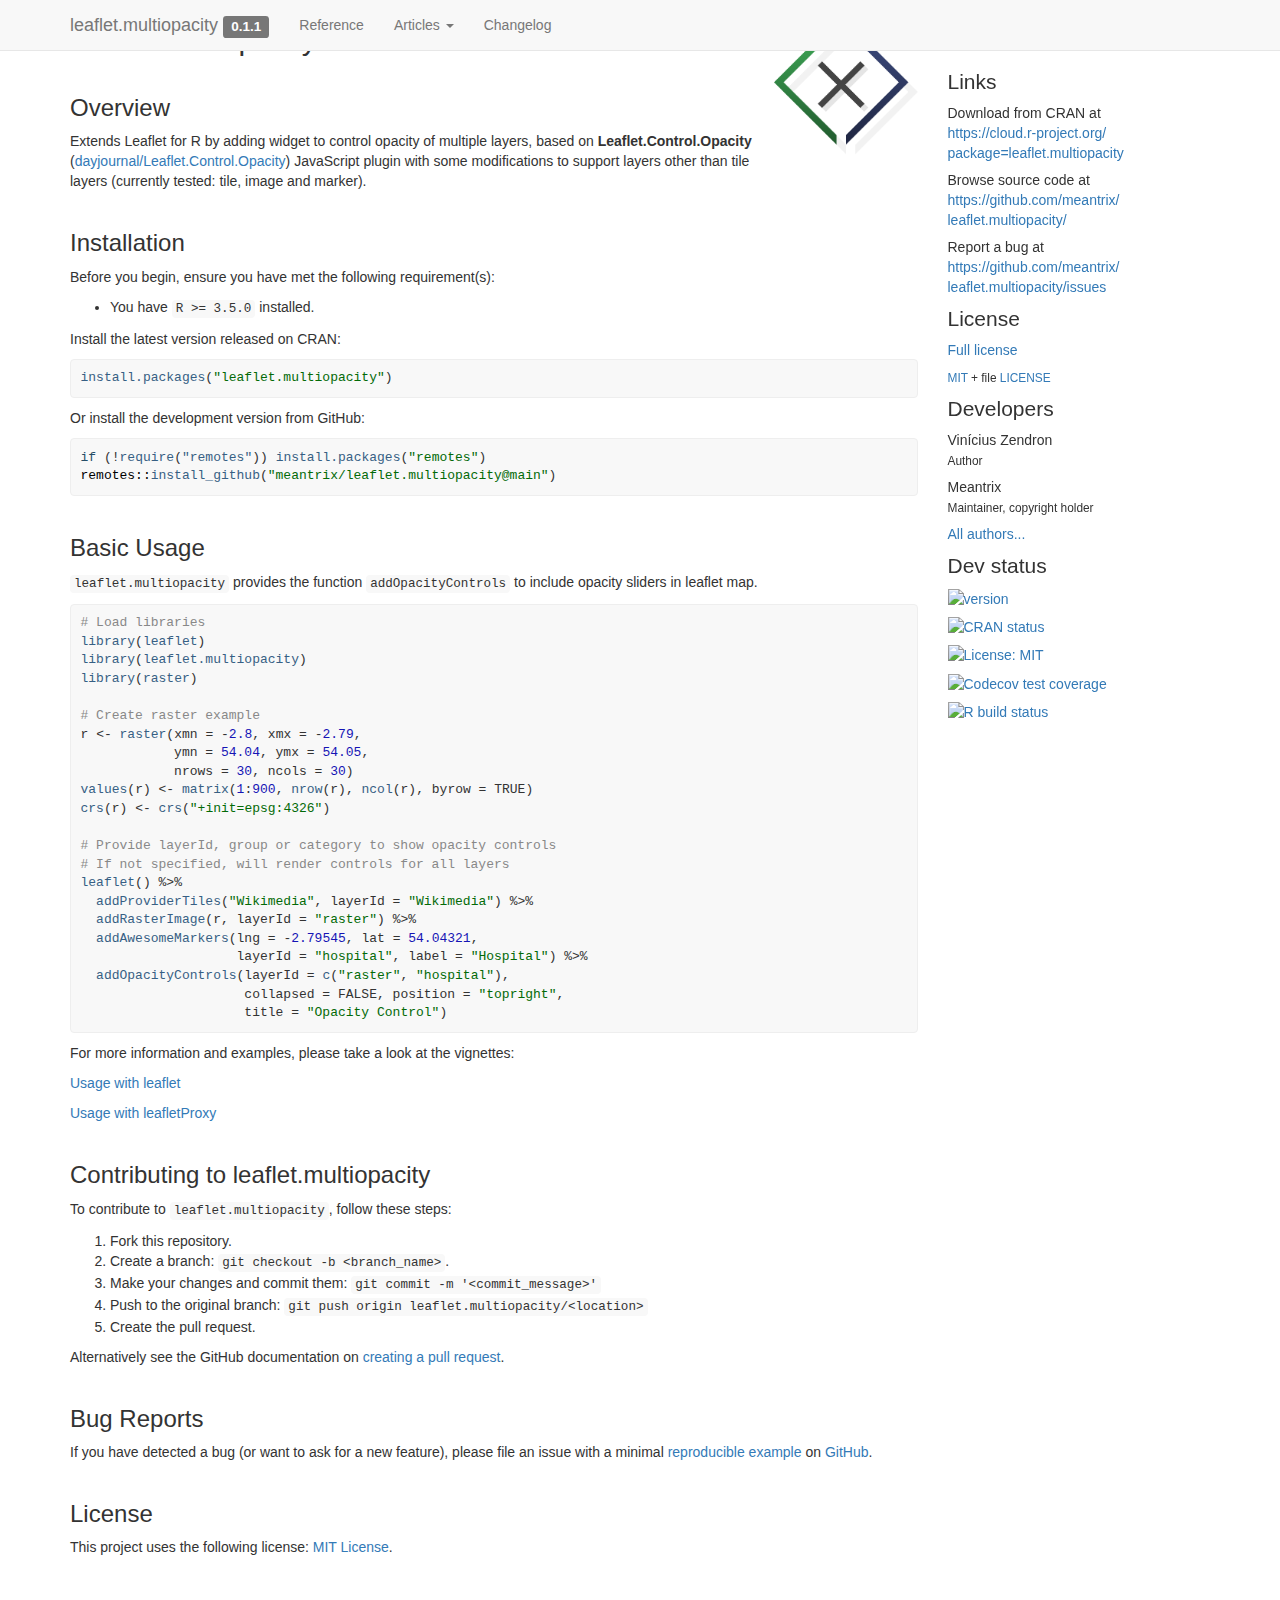
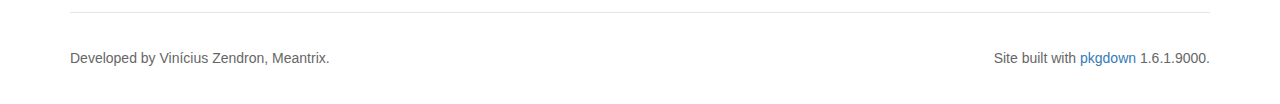
==== commit 80be3669: "Built site for leaflet.multiopacity: 0.1.1@78c57df" ====
--- a/index.html
+++ b/index.html
@@ -38,7 +38,7 @@
       </button>
       <span class="navbar-brand">
         <a class="navbar-link" href="index.html">leaflet.multiopacity</a>
-        <span class="version label label-default" data-toggle="tooltip" data-placement="bottom" title="Released version">0.1.0</span>
+        <span class="version label label-default" data-toggle="tooltip" data-placement="bottom" title="Released version">0.1.1</span>
       </span>
     </div>
 
@@ -89,10 +89,6 @@
 <h2 class="hasAnchor">
 <a href="#leafletmultiopacity-" class="anchor"></a>leaflet.multiopacity <a href="http://meantrix.com"><img src="reference/figures/logo.png" align="right" height="139"></a>
 </h2>
-<!--
-# leaflet.multiopacity
-<a href='http://meantrix.com'><img src='man/figures/header.png'/> 
--->
 <!-- badges: start -->
 
 <div id="overview" class="section level3">
@@ -205,7 +201,7 @@
   <div class="dev-status">
 <h2>Dev status</h2>
 <ul class="list-unstyled">
-<li><a href="https://semver.org"><img src="https://img.shields.io/badge/version-0.1.0-blue.svg" alt="version"></a></li>
+<li><a href="https://semver.org"><img src="https://img.shields.io/badge/version-0.1.1-blue.svg" alt="version"></a></li>
 <li><a href="https://CRAN.R-project.org/package=leaflet.multiopacity"><img src="https://www.r-pkg.org/badges/version/leaflet.multiopacity" alt="CRAN status"></a></li>
 <li><a href="https://opensource.org/licenses/MIT"><img src="https://img.shields.io/badge/License-MIT-green.svg" alt="License: MIT"></a></li>
 <li><a href="https://codecov.io/gh/meantrix/leaflet.multiopacity?branch=main"><img src="https://codecov.io/gh/meantrix/leaflet.multiopacity/branch/main/graph/badge.svg" alt="Codecov test coverage"></a></li>
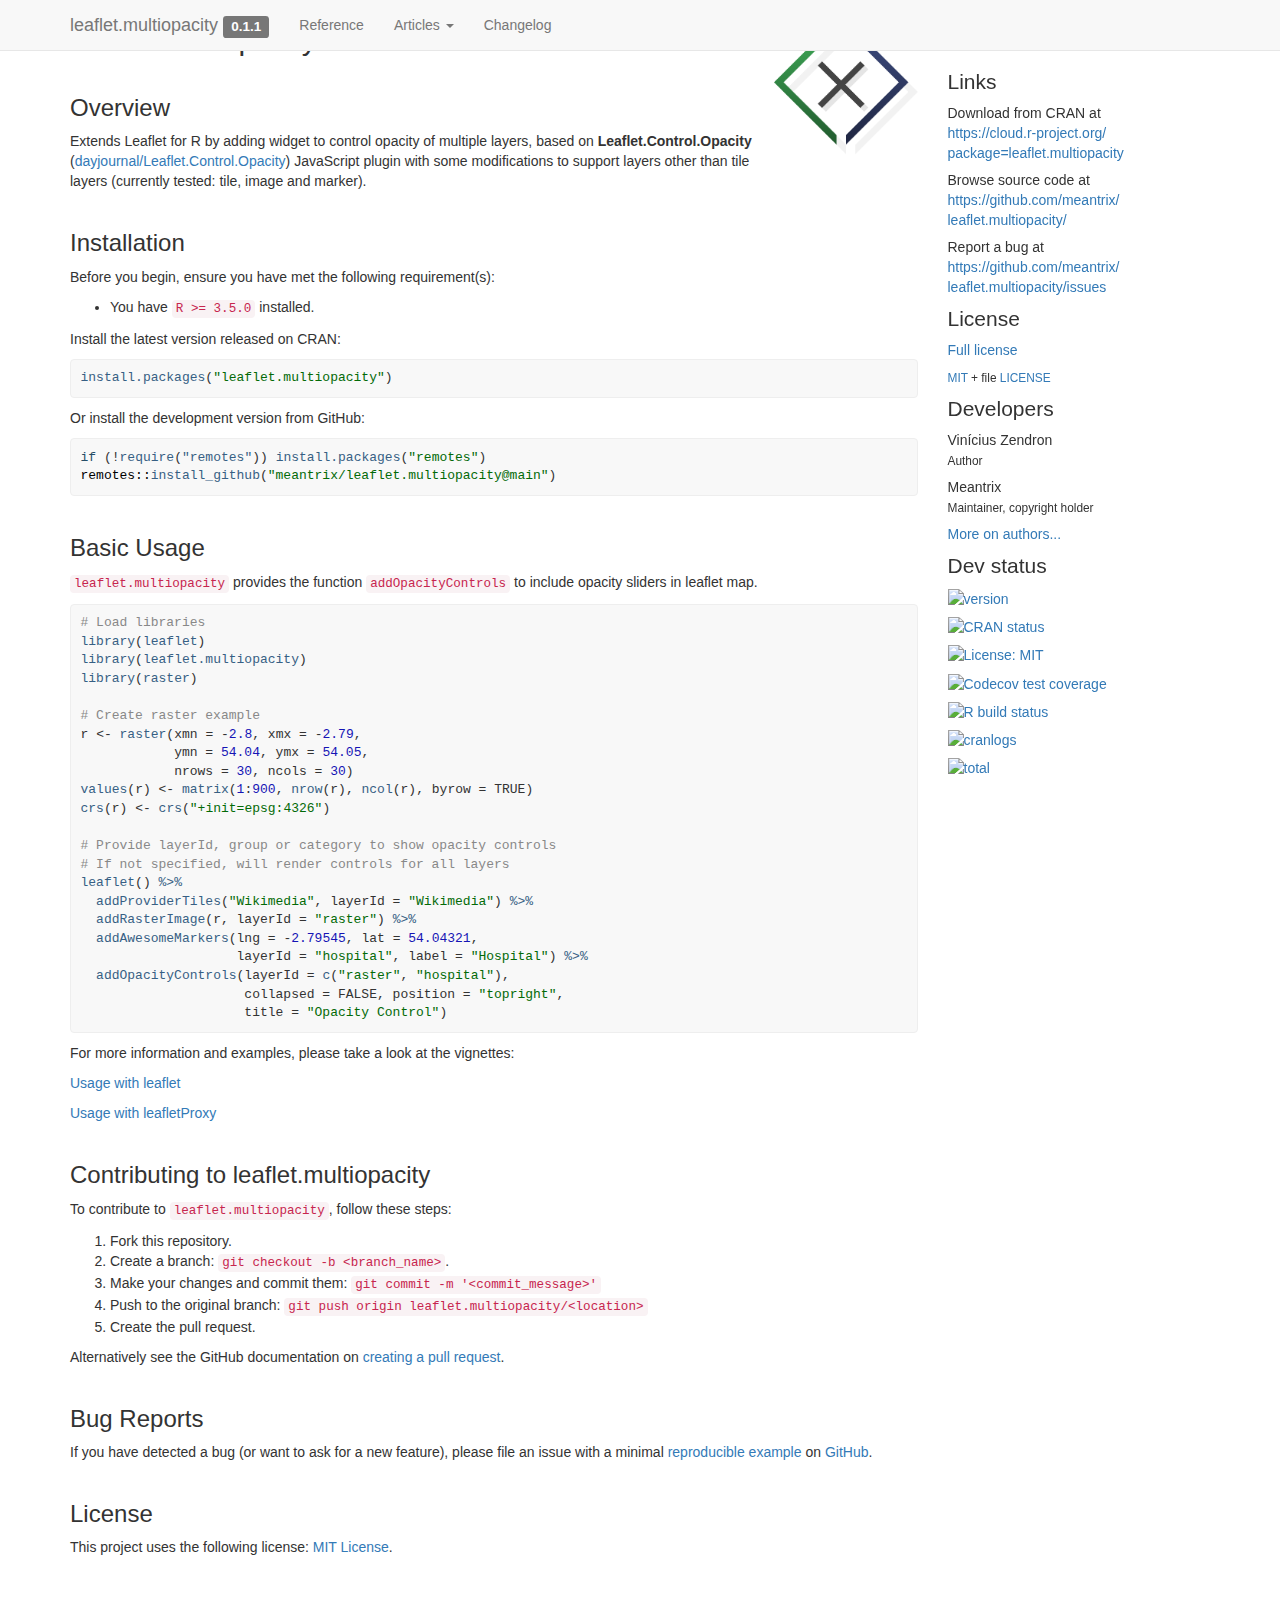
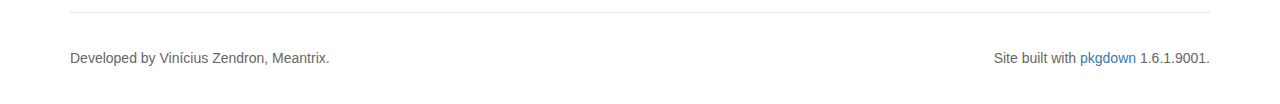
==== commit cd4768db: "Built site for leaflet.multiopacity: 0.1.1@8ae00eb" ====
--- a/index.html
+++ b/index.html
@@ -26,6 +26,8 @@
 <![endif]-->
 </head>
 <body data-spy="scroll" data-target="#toc">
+    
+
     <div class="container template-home">
       <header><div class="navbar navbar-default navbar-fixed-top" role="navigation">
   <div class="container">
@@ -69,7 +71,7 @@
 <ul class="nav navbar-nav navbar-right">
 <li>
   <a href="https://github.com/meantrix/leaflet.multiopacity/">
-    <span class="fab fa fab fa-github fa-lg"></span>
+    <span class="fab fa-github fa-lg"></span>
      
   </a>
 </li>
@@ -87,66 +89,66 @@
   <div class="contents col-md-9">
 <div id="leafletmultiopacity-" class="section level2">
 <h2 class="hasAnchor">
-<a href="#leafletmultiopacity-" class="anchor"></a>leaflet.multiopacity <a href="http://meantrix.com"><img src="reference/figures/logo.png" align="right" height="139"></a>
+<a href="#leafletmultiopacity-" class="anchor" aria-hidden="true"></a>leaflet.multiopacity <a href="http://meantrix.com" class="external-link"><img src="reference/figures/logo.png" align="right" height="139"></a>
 </h2>
 <!-- badges: start -->
 
 <div id="overview" class="section level3">
 <h3 class="hasAnchor">
-<a href="#overview" class="anchor"></a>Overview</h3>
-<p>Extends Leaflet for R by adding widget to control opacity of multiple layers, based on <strong>Leaflet.Control.Opacity</strong> (<a href="https://github.com/dayjournal/Leaflet.Control.Opacity">dayjournal/Leaflet.Control.Opacity</a>) JavaScript plugin with some modifications to support layers other than tile layers (currently tested: tile, image and marker).</p>
+<a href="#overview" class="anchor" aria-hidden="true"></a>Overview</h3>
+<p>Extends Leaflet for R by adding widget to control opacity of multiple layers, based on <strong>Leaflet.Control.Opacity</strong> (<a href="https://github.com/dayjournal/Leaflet.Control.Opacity" class="external-link">dayjournal/Leaflet.Control.Opacity</a>) JavaScript plugin with some modifications to support layers other than tile layers (currently tested: tile, image and marker).</p>
 </div>
 <div id="installation" class="section level3">
 <h3 class="hasAnchor">
-<a href="#installation" class="anchor"></a>Installation</h3>
+<a href="#installation" class="anchor" aria-hidden="true"></a>Installation</h3>
 <p>Before you begin, ensure you have met the following requirement(s):</p>
 <ul>
 <li>You have <code>R &gt;= 3.5.0</code> installed.</li>
 </ul>
 <p>Install the latest version released on CRAN:</p>
 <div class="sourceCode" id="cb1"><pre class="downlit sourceCode r">
-<code class="sourceCode R"><span class="fu"><a href="https://rdrr.io/r/utils/install.packages.html">install.packages</a></span><span class="op">(</span><span class="st">"leaflet.multiopacity"</span><span class="op">)</span></code></pre></div>
+<code class="sourceCode R"><span class="fu"><a href="https://rdrr.io/r/utils/install.packages.html" class="external-link">install.packages</a></span><span class="op">(</span><span class="st">"leaflet.multiopacity"</span><span class="op">)</span></code></pre></div>
 <p>Or install the development version from GitHub:</p>
 <div class="sourceCode" id="cb2"><pre class="downlit sourceCode r">
-<code class="sourceCode R"><span class="kw">if</span> <span class="op">(</span><span class="op">!</span><span class="kw"><a href="https://rdrr.io/r/base/library.html">require</a></span><span class="op">(</span><span class="st"><a href="https://remotes.r-lib.org">"remotes"</a></span><span class="op">)</span><span class="op">)</span> <span class="fu"><a href="https://rdrr.io/r/utils/install.packages.html">install.packages</a></span><span class="op">(</span><span class="st">"remotes"</span><span class="op">)</span>
-<span class="fu">remotes</span><span class="fu">::</span><span class="fu"><a href="https://remotes.r-lib.org/reference/install_github.html">install_github</a></span><span class="op">(</span><span class="st">"meantrix/leaflet.multiopacity@main"</span><span class="op">)</span></code></pre></div>
+<code class="sourceCode R"><span class="kw">if</span> <span class="op">(</span><span class="op">!</span><span class="kw"><a href="https://rdrr.io/r/base/library.html" class="external-link">require</a></span><span class="op">(</span><span class="st"><a href="https://remotes.r-lib.org" class="external-link">"remotes"</a></span><span class="op">)</span><span class="op">)</span> <span class="fu"><a href="https://rdrr.io/r/utils/install.packages.html" class="external-link">install.packages</a></span><span class="op">(</span><span class="st">"remotes"</span><span class="op">)</span>
+<span class="fu">remotes</span><span class="fu">::</span><span class="fu"><a href="https://remotes.r-lib.org/reference/install_github.html" class="external-link">install_github</a></span><span class="op">(</span><span class="st">"meantrix/leaflet.multiopacity@main"</span><span class="op">)</span></code></pre></div>
 </div>
 <div id="basic-usage" class="section level3">
 <h3 class="hasAnchor">
-<a href="#basic-usage" class="anchor"></a>Basic Usage</h3>
+<a href="#basic-usage" class="anchor" aria-hidden="true"></a>Basic Usage</h3>
 <p><code>leaflet.multiopacity</code> provides the function <code>addOpacityControls</code> to include opacity sliders in leaflet map.</p>
 <div class="sourceCode" id="cb3"><pre class="downlit sourceCode r">
 <code class="sourceCode R"><span class="co"># Load libraries</span>
-<span class="kw"><a href="https://rdrr.io/r/base/library.html">library</a></span><span class="op">(</span><span class="va"><a href="http://rstudio.github.io/leaflet/">leaflet</a></span><span class="op">)</span>
-<span class="kw"><a href="https://rdrr.io/r/base/library.html">library</a></span><span class="op">(</span><span class="va"><a href="https://github.com/meantrix/leaflet.multiopacity">leaflet.multiopacity</a></span><span class="op">)</span>
-<span class="kw"><a href="https://rdrr.io/r/base/library.html">library</a></span><span class="op">(</span><span class="va"><a href="https://rspatial.org/raster">raster</a></span><span class="op">)</span>
+<span class="kw"><a href="https://rdrr.io/r/base/library.html" class="external-link">library</a></span><span class="op">(</span><span class="va"><a href="https://rstudio.github.io/leaflet/" class="external-link">leaflet</a></span><span class="op">)</span>
+<span class="kw"><a href="https://rdrr.io/r/base/library.html" class="external-link">library</a></span><span class="op">(</span><span class="va"><a href="https://github.com/meantrix/leaflet.multiopacity" class="external-link">leaflet.multiopacity</a></span><span class="op">)</span>
+<span class="kw"><a href="https://rdrr.io/r/base/library.html" class="external-link">library</a></span><span class="op">(</span><span class="va"><a href="https://rspatial.org/raster" class="external-link">raster</a></span><span class="op">)</span>
 
 <span class="co"># Create raster example</span>
-<span class="va">r</span> <span class="op">&lt;-</span> <span class="fu"><a href="https://rdrr.io/pkg/raster/man/raster.html">raster</a></span><span class="op">(</span>xmn <span class="op">=</span> <span class="op">-</span><span class="fl">2.8</span>, xmx <span class="op">=</span> <span class="op">-</span><span class="fl">2.79</span>,
+<span class="va">r</span> <span class="op">&lt;-</span> <span class="fu"><a href="https://rdrr.io/pkg/raster/man/raster.html" class="external-link">raster</a></span><span class="op">(</span>xmn <span class="op">=</span> <span class="op">-</span><span class="fl">2.8</span>, xmx <span class="op">=</span> <span class="op">-</span><span class="fl">2.79</span>,
             ymn <span class="op">=</span> <span class="fl">54.04</span>, ymx <span class="op">=</span> <span class="fl">54.05</span>,
             nrows <span class="op">=</span> <span class="fl">30</span>, ncols <span class="op">=</span> <span class="fl">30</span><span class="op">)</span>
-<span class="fu"><a href="https://rdrr.io/pkg/raster/man/getValues.html">values</a></span><span class="op">(</span><span class="va">r</span><span class="op">)</span> <span class="op">&lt;-</span> <span class="fu"><a href="https://rdrr.io/r/base/matrix.html">matrix</a></span><span class="op">(</span><span class="fl">1</span><span class="op">:</span><span class="fl">900</span>, <span class="fu"><a href="https://rdrr.io/pkg/raster/man/ncell.html">nrow</a></span><span class="op">(</span><span class="va">r</span><span class="op">)</span>, <span class="fu"><a href="https://rdrr.io/pkg/raster/man/ncell.html">ncol</a></span><span class="op">(</span><span class="va">r</span><span class="op">)</span>, byrow <span class="op">=</span> <span class="cn">TRUE</span><span class="op">)</span>
-<span class="fu"><a href="https://rdrr.io/pkg/raster/man/projection.html">crs</a></span><span class="op">(</span><span class="va">r</span><span class="op">)</span> <span class="op">&lt;-</span> <span class="fu"><a href="https://rdrr.io/pkg/raster/man/projection.html">crs</a></span><span class="op">(</span><span class="st">"+init=epsg:4326"</span><span class="op">)</span>
+<span class="fu"><a href="https://rdrr.io/pkg/raster/man/getValues.html" class="external-link">values</a></span><span class="op">(</span><span class="va">r</span><span class="op">)</span> <span class="op">&lt;-</span> <span class="fu"><a href="https://rdrr.io/r/base/matrix.html" class="external-link">matrix</a></span><span class="op">(</span><span class="fl">1</span><span class="op">:</span><span class="fl">900</span>, <span class="fu"><a href="https://rdrr.io/pkg/raster/man/ncell.html" class="external-link">nrow</a></span><span class="op">(</span><span class="va">r</span><span class="op">)</span>, <span class="fu"><a href="https://rdrr.io/pkg/raster/man/ncell.html" class="external-link">ncol</a></span><span class="op">(</span><span class="va">r</span><span class="op">)</span>, byrow <span class="op">=</span> <span class="cn">TRUE</span><span class="op">)</span>
+<span class="fu"><a href="https://rdrr.io/pkg/raster/man/projection.html" class="external-link">crs</a></span><span class="op">(</span><span class="va">r</span><span class="op">)</span> <span class="op">&lt;-</span> <span class="fu"><a href="https://rdrr.io/pkg/raster/man/projection.html" class="external-link">crs</a></span><span class="op">(</span><span class="st">"+init=epsg:4326"</span><span class="op">)</span>
 
 <span class="co"># Provide layerId, group or category to show opacity controls</span>
 <span class="co"># If not specified, will render controls for all layers</span>
-<span class="fu"><a href="https://rdrr.io/pkg/leaflet/man/leaflet.html">leaflet</a></span><span class="op">(</span><span class="op">)</span> <span class="op">%&gt;%</span>
-  <span class="fu"><a href="https://rdrr.io/pkg/leaflet/man/addProviderTiles.html">addProviderTiles</a></span><span class="op">(</span><span class="st">"Wikimedia"</span>, layerId <span class="op">=</span> <span class="st">"Wikimedia"</span><span class="op">)</span> <span class="op">%&gt;%</span>
-  <span class="fu"><a href="https://rdrr.io/pkg/leaflet/man/addRasterImage.html">addRasterImage</a></span><span class="op">(</span><span class="va">r</span>, layerId <span class="op">=</span> <span class="st">"raster"</span><span class="op">)</span> <span class="op">%&gt;%</span>
-  <span class="fu"><a href="https://rdrr.io/pkg/leaflet/man/addAwesomeMarkers.html">addAwesomeMarkers</a></span><span class="op">(</span>lng <span class="op">=</span> <span class="op">-</span><span class="fl">2.79545</span>, lat <span class="op">=</span> <span class="fl">54.04321</span>,
-                    layerId <span class="op">=</span> <span class="st">"hospital"</span>, label <span class="op">=</span> <span class="st">"Hospital"</span><span class="op">)</span> <span class="op">%&gt;%</span>
-  <span class="fu"><a href="reference/addOpacityControls.html">addOpacityControls</a></span><span class="op">(</span>layerId <span class="op">=</span> <span class="fu"><a href="https://rdrr.io/r/base/c.html">c</a></span><span class="op">(</span><span class="st">"raster"</span>, <span class="st">"hospital"</span><span class="op">)</span>,
+<span class="fu"><a href="https://rdrr.io/pkg/leaflet/man/leaflet.html" class="external-link">leaflet</a></span><span class="op">(</span><span class="op">)</span> <span class="op"><a href="https://rdrr.io/pkg/leaflet/man/leaflet-imports.html" class="external-link">%&gt;%</a></span>
+  <span class="fu"><a href="https://rdrr.io/pkg/leaflet/man/addProviderTiles.html" class="external-link">addProviderTiles</a></span><span class="op">(</span><span class="st">"Wikimedia"</span>, layerId <span class="op">=</span> <span class="st">"Wikimedia"</span><span class="op">)</span> <span class="op"><a href="https://rdrr.io/pkg/leaflet/man/leaflet-imports.html" class="external-link">%&gt;%</a></span>
+  <span class="fu"><a href="https://rdrr.io/pkg/leaflet/man/addRasterImage.html" class="external-link">addRasterImage</a></span><span class="op">(</span><span class="va">r</span>, layerId <span class="op">=</span> <span class="st">"raster"</span><span class="op">)</span> <span class="op"><a href="https://rdrr.io/pkg/leaflet/man/leaflet-imports.html" class="external-link">%&gt;%</a></span>
+  <span class="fu"><a href="https://rdrr.io/pkg/leaflet/man/addAwesomeMarkers.html" class="external-link">addAwesomeMarkers</a></span><span class="op">(</span>lng <span class="op">=</span> <span class="op">-</span><span class="fl">2.79545</span>, lat <span class="op">=</span> <span class="fl">54.04321</span>,
+                    layerId <span class="op">=</span> <span class="st">"hospital"</span>, label <span class="op">=</span> <span class="st">"Hospital"</span><span class="op">)</span> <span class="op"><a href="https://rdrr.io/pkg/leaflet/man/leaflet-imports.html" class="external-link">%&gt;%</a></span>
+  <span class="fu"><a href="reference/addOpacityControls.html">addOpacityControls</a></span><span class="op">(</span>layerId <span class="op">=</span> <span class="fu"><a href="https://rdrr.io/r/base/c.html" class="external-link">c</a></span><span class="op">(</span><span class="st">"raster"</span>, <span class="st">"hospital"</span><span class="op">)</span>,
                      collapsed <span class="op">=</span> <span class="cn">FALSE</span>, position <span class="op">=</span> <span class="st">"topright"</span>,
                      title <span class="op">=</span> <span class="st">"Opacity Control"</span><span class="op">)</span></code></pre></div>
 <p>For more information and examples, please take a look at the vignettes:</p>
-<p><a href="https://meantrix.github.io/leaflet.multiopacity/articles/usage-leaflet.html">Usage with leaflet</a></p>
-<p><a href="https://meantrix.github.io/leaflet.multiopacity/articles/usage-leafletProxy.html">Usage with leafletProxy</a></p>
+<p><a href="https://meantrix.github.io/leaflet.multiopacity/articles/usage-leaflet.html" class="external-link">Usage with leaflet</a></p>
+<p><a href="https://meantrix.github.io/leaflet.multiopacity/articles/usage-leafletProxy.html" class="external-link">Usage with leafletProxy</a></p>
 </div>
 <div id="contributing-to-leafletmultiopacity" class="section level3">
 <h3 class="hasAnchor">
-<a href="#contributing-to-leafletmultiopacity" class="anchor"></a>Contributing to leaflet.multiopacity</h3>
+<a href="#contributing-to-leafletmultiopacity" class="anchor" aria-hidden="true"></a>Contributing to leaflet.multiopacity</h3>
 <p>To contribute to <code>leaflet.multiopacity</code>, follow these steps:</p>
-<ol>
+<ol style="list-style-type: decimal">
 <li>Fork this repository.</li>
 <li>Create a branch: <code>git checkout -b &lt;branch_name&gt;</code>.</li>
 <li>Make your changes and commit them: <code>git commit -m '&lt;commit_message&gt;'</code>
@@ -155,24 +157,24 @@
 </li>
 <li>Create the pull request.</li>
 </ol>
-<p>Alternatively see the GitHub documentation on <a href="https://help.github.com/en/github/collaborating-with-issues-and-pull-requests/creating-a-pull-request">creating a pull request</a>.</p>
+<p>Alternatively see the GitHub documentation on <a href="https://help.github.com/en/github/collaborating-with-issues-and-pull-requests/creating-a-pull-request" class="external-link">creating a pull request</a>.</p>
 </div>
 <div id="bug-reports" class="section level3">
 <h3 class="hasAnchor">
-<a href="#bug-reports" class="anchor"></a>Bug Reports</h3>
-<p>If you have detected a bug (or want to ask for a new feature), please file an issue with a minimal <a href="https://www.tidyverse.org/help/#reprex">reproducible example</a> on <a href="https://github.com/meantrix/leaflet.multiopacity/issues">GitHub</a>.</p>
+<a href="#bug-reports" class="anchor" aria-hidden="true"></a>Bug Reports</h3>
+<p>If you have detected a bug (or want to ask for a new feature), please file an issue with a minimal <a href="https://www.tidyverse.org/help/#reprex" class="external-link">reproducible example</a> on <a href="https://github.com/meantrix/leaflet.multiopacity/issues" class="external-link">GitHub</a>.</p>
 </div>
 <div id="license" class="section level3">
 <h3 class="hasAnchor">
-<a href="#license" class="anchor"></a>License</h3>
-<p>This project uses the following license: <a href="https://github.com/meantrix/leaflet.multiopacity/blob/master/LICENSE">MIT License</a>.</p>
+<a href="#license" class="anchor" aria-hidden="true"></a>License</h3>
+<p>This project uses the following license: <a href="https://github.com/meantrix/leaflet.multiopacity/blob/master/LICENSE" class="external-link">MIT License</a>.</p>
 </div>
 </div>
   </div>
 
   <div class="col-md-3 hidden-xs hidden-sm" id="pkgdown-sidebar">
     <div class="links">
-<h2>Links</h2>
+<h2 data-toc-skip>Links</h2>
 <ul class="list-unstyled">
 <li>Download from CRAN at <br><a href="https://cloud.r-project.org/package=leaflet.multiopacity">https://​cloud.r-project.org/​package=leaflet.multiopacity</a>
 </li>
@@ -182,42 +184,50 @@
 </li>
 </ul>
 </div>
+
 <div class="license">
-<h2>License</h2>
+<h2 data-toc-skip>License</h2>
 <ul class="list-unstyled">
 <li><a href="LICENSE.html">Full license</a></li>
 <li><small><a href="https://opensource.org/licenses/mit-license.php">MIT</a> + file <a href="LICENSE-text.html">LICENSE</a></small></li>
 </ul>
 </div>
+
+
 <div class="developers">
-<h2>Developers</h2>
+<h2 data-toc-skip>Developers</h2>
 <ul class="list-unstyled">
 <li>Vinícius Zendron <br><small class="roles"> Author </small>  </li>
 <li>Meantrix <br><small class="roles"> Maintainer, copyright holder </small>  </li>
-<li><a href="authors.html">All authors...</a></li>
-</ul>
-</div>
-
-  <div class="dev-status">
-<h2>Dev status</h2>
-<ul class="list-unstyled">
-<li><a href="https://semver.org"><img src="https://img.shields.io/badge/version-0.1.1-blue.svg" alt="version"></a></li>
-<li><a href="https://CRAN.R-project.org/package=leaflet.multiopacity"><img src="https://www.r-pkg.org/badges/version/leaflet.multiopacity" alt="CRAN status"></a></li>
-<li><a href="https://opensource.org/licenses/MIT"><img src="https://img.shields.io/badge/License-MIT-green.svg" alt="License: MIT"></a></li>
-<li><a href="https://codecov.io/gh/meantrix/leaflet.multiopacity?branch=main"><img src="https://codecov.io/gh/meantrix/leaflet.multiopacity/branch/main/graph/badge.svg" alt="Codecov test coverage"></a></li>
-<li><a href="https://github.com/meantrix/leaflet.multiopacity/actions"><img src="https://github.com/meantrix/leaflet.multiopacity/workflows/R-CMD-check/badge.svg" alt="R build status"></a></li>
-</ul>
-</div>
-</div>
+<li><a href="authors.html">More on authors...</a></li>
+</ul>
+</div>
+
+<div class="dev-status">
+<h2 data-toc-skip>Dev status</h2>
+<ul class="list-unstyled">
+<li><a href="https://semver.org" class="external-link"><img src="https://img.shields.io/badge/version-0.1.1-blue.svg" alt="version"></a></li>
+<li><a href="https://CRAN.R-project.org/package=leaflet.multiopacity" class="external-link"><img src="https://www.r-pkg.org/badges/version/leaflet.multiopacity" alt="CRAN status"></a></li>
+<li><a href="https://opensource.org/licenses/MIT" class="external-link"><img src="https://img.shields.io/badge/License-MIT-green.svg" alt="License: MIT"></a></li>
+<li><a href="https://codecov.io/gh/meantrix/leaflet.multiopacity?branch=main" class="external-link"><img src="https://codecov.io/gh/meantrix/leaflet.multiopacity/branch/main/graph/badge.svg" alt="Codecov test coverage"></a></li>
+<li><a href="https://github.com/meantrix/leaflet.multiopacity/actions" class="external-link"><img src="https://github.com/meantrix/leaflet.multiopacity/workflows/R-CMD-check/badge.svg" alt="R build status"></a></li>
+<li><a href="https://CRAN.R-project.org/package=leaflet.multiopacity" class="external-link"><img src="https://cranlogs.r-pkg.org/badges/leaflet.multiopacity" alt="cranlogs"></a></li>
+<li><a href="https://CRAN.R-project.org/package=leaflet.multiopacity" class="external-link"><img src="https://cranlogs.r-pkg.org/badges/grand-total/leaflet.multiopacity" alt="total"></a></li>
+</ul>
+</div>
+
+  </div>
 </div>
 
 
       <footer><div class="copyright">
-  <p>Developed by Vinícius Zendron, Meantrix.</p>
+  <p></p>
+<p>Developed by Vinícius Zendron, Meantrix.</p>
 </div>
 
 <div class="pkgdown">
-  <p>Site built with <a href="https://pkgdown.r-lib.org/">pkgdown</a> 1.6.1.9000.</p>
+  <p></p>
+<p>Site built with <a href="https://pkgdown.r-lib.org/" class="external-link">pkgdown</a> 1.6.1.9001.</p>
 </div>
 
       </footer>
@@ -225,6 +235,8 @@
 
   
 
+
+  
 
   </body>
 </html>
--- a/pkgdown.css
+++ b/pkgdown.css
@@ -264,21 +264,16 @@
 
 /* Syntax highlighting ---------------------------------------------------- */
 
-pre {
-  word-wrap: normal;
-  word-break: normal;
-  border: 1px solid #eee;
-}
-
-pre, code {
+pre, pre code {
   background-color: #f8f8f8;
   color: #333;
-}
-
-pre code {
-  overflow: auto;
-  word-wrap: normal;
-  white-space: pre;
+  white-space: pre-wrap;
+  word-break: break-all;
+  overflow-wrap: break-word;
+}
+
+pre {
+  border: 1px solid #eee;
 }
 
 pre .img {
@@ -305,9 +300,8 @@
 .kw      {color: #264D66;} /* keyword */
 .co      {color: #888888;} /* comment */
 
-.message { color: black;   font-weight: bolder;}
-.error   { color: orange;  font-weight: bolder;}
-.warning { color: #6A0366; font-weight: bolder;}
+.error   {font-weight: bolder;}
+.warning {font-weight: bolder;}
 
 /* Clipboard --------------------------*/
 
